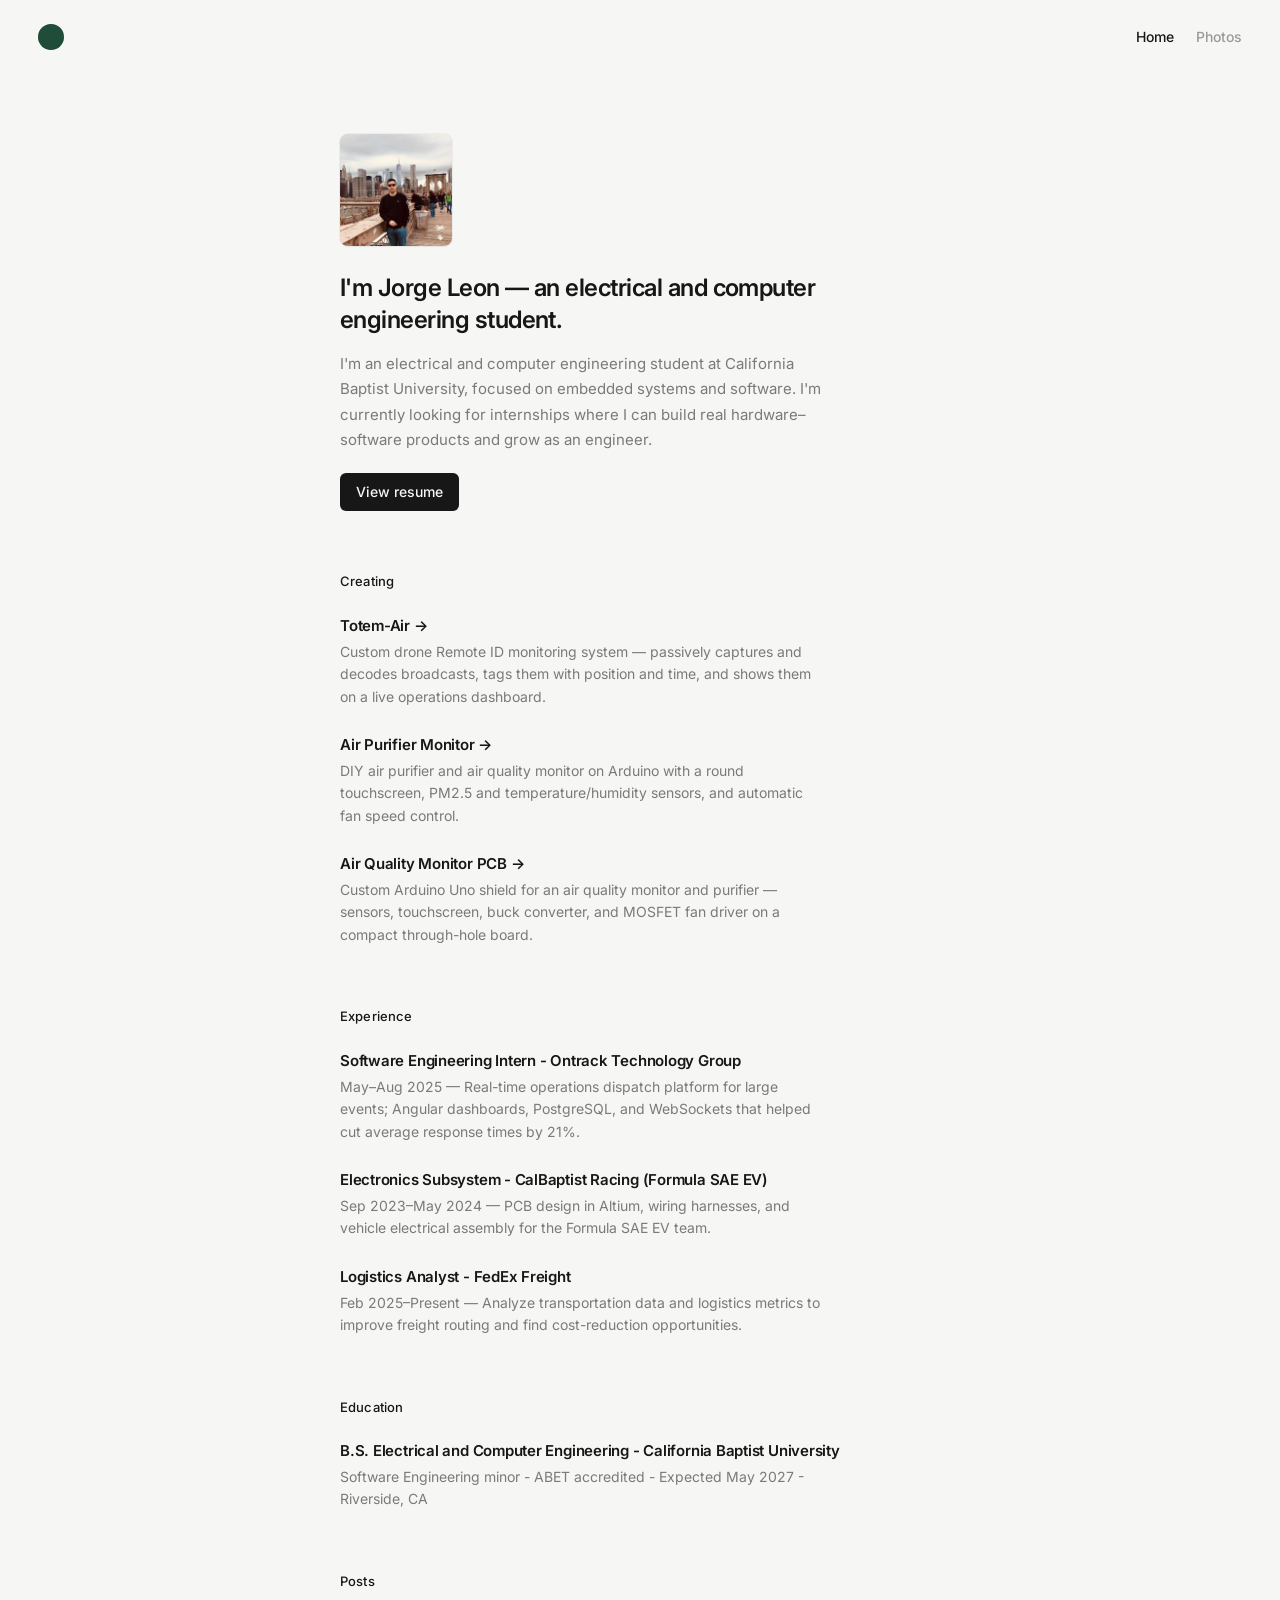
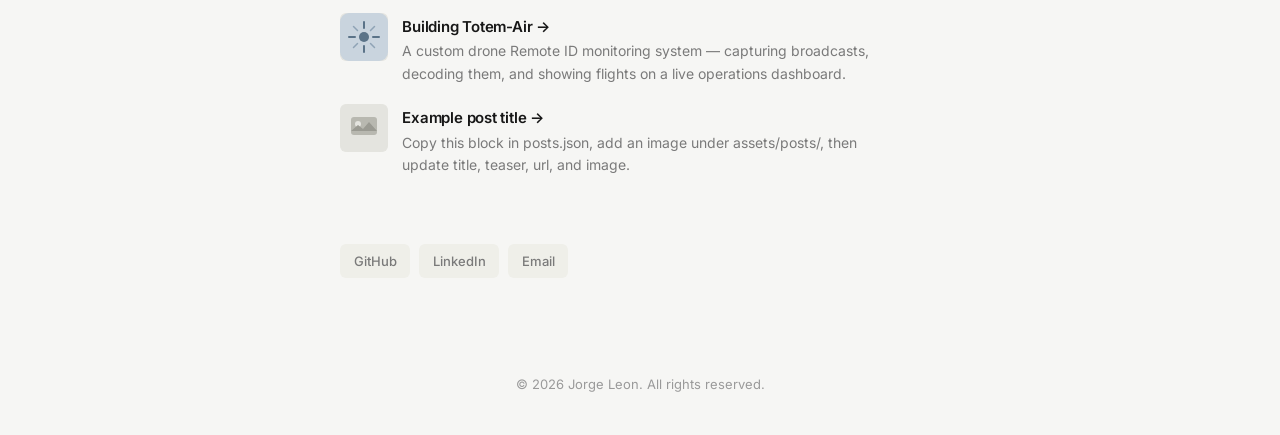
==== index.html @ f5174b36 "Add personal portfolio site with project pages and photo gallery. Static Home/Photos site styled aft" ====
<!DOCTYPE html>
<html lang="en">
  <head>
    <meta charset="UTF-8" />
    <meta name="viewport" content="width=device-width, initial-scale=1.0" />
    <title>Jorge Leon</title>
    <meta
      name="description"
      content="Jorge Leon — electrical and computer engineering student at California Baptist University, focused on embedded systems and software."
    />
    <link rel="icon" href="assets/favicon.svg" type="image/svg+xml" />
    <link rel="preconnect" href="https://fonts.googleapis.com" />
    <link rel="preconnect" href="https://fonts.gstatic.com" crossorigin />
    <link
      href="https://fonts.googleapis.com/css2?family=Inter:wght@400;500;600&display=swap"
      rel="stylesheet"
    />
    <link rel="stylesheet" href="styles.css" />
  </head>
  <body>
    <a class="skip-link" href="#main">Skip to content</a>

    <header class="site-header">
      <nav class="nav" aria-label="Primary">
        <a class="nav-logo" href="index.html" aria-label="Home">
          <span class="logo-mark" aria-hidden="true"></span>
        </a>
        <ul class="nav-links">
          <li><a href="index.html" aria-current="page">Home</a></li>
          <li><a href="photos.html">Photos</a></li>
        </ul>
      </nav>
    </header>

    <main id="main" class="page">
      <section class="hero" id="work">
        <button
          type="button"
          class="avatar-button"
          aria-haspopup="dialog"
          aria-controls="avatar-lightbox"
          aria-label="View larger photo of Jorge Leon"
        >
          <img
            class="avatar"
            src="assets/avatar.jpg"
            alt="Jorge Leon"
            width="112"
            height="112"
          />
        </button>
        <h1 class="hero-title">
          I'm Jorge Leon — an electrical and computer engineering student.
        </h1>
        <p class="hero-bio">
          I'm an electrical and computer engineering student at California
          Baptist University, focused on embedded systems and software. I'm
          currently looking for internships where I can build real
          hardware–software products and grow as an engineer.
        </p>
        <!-- Drop your PDF at assets/resume.pdf to activate this button -->
        <p class="hero-actions">
          <a class="resume-button" href="assets/resume.pdf">View resume</a>
        </p>
      </section>

      <section class="section" aria-labelledby="creating-label">
        <p id="creating-label" class="section-label">Creating</p>
        <ul class="link-list">
          <li>
            <a class="link-item" href="projects/totem-air.html">
              <span class="link-title"
                >Totem-Air <span aria-hidden="true">→</span></span
              >
              <span class="link-desc"
                >Custom drone Remote ID monitoring system — passively captures
                and decodes broadcasts, tags them with position and time, and
                shows them on a live operations dashboard.</span
              >
            </a>
          </li>
          <li>
            <a class="link-item" href="projects/air-purifier-monitor.html">
              <span class="link-title"
                >Air Purifier Monitor <span aria-hidden="true">→</span></span
              >
              <span class="link-desc"
                >DIY air purifier and air quality monitor on Arduino with a
                round touchscreen, PM2.5 and temperature/humidity sensors, and
                automatic fan speed control.</span
              >
            </a>
          </li>
          <li>
            <a class="link-item" href="projects/air-quality-monitor-pcb.html">
              <span class="link-title"
                >Air Quality Monitor PCB <span aria-hidden="true">→</span></span
              >
              <span class="link-desc"
                >Custom Arduino Uno shield for an air quality monitor and
                purifier — sensors, touchscreen, buck converter, and MOSFET fan
                driver on a compact through-hole board.</span
              >
            </a>
          </li>
        </ul>
      </section>

      <section class="section" aria-labelledby="experience-label">
        <p id="experience-label" class="section-label">Experience</p>
        <ul class="link-list">
          <li>
            <div class="link-item link-item--static">
              <span class="link-title"
                >Software Engineering Intern - Ontrack Technology Group</span
              >
              <span class="link-desc"
                >May–Aug 2025 — Real-time operations dispatch platform for
                large events; Angular dashboards, PostgreSQL, and WebSockets
                that helped cut average response times by 21%.</span
              >
            </div>
          </li>
          <li>
            <div class="link-item link-item--static">
              <span class="link-title"
                >Electronics Subsystem - CalBaptist Racing (Formula SAE EV)</span
              >
              <span class="link-desc"
                >Sep 2023–May 2024 — PCB design in Altium, wiring harnesses, and
                vehicle electrical assembly for the Formula SAE EV team.</span
              >
            </div>
          </li>
          <li>
            <div class="link-item link-item--static">
              <span class="link-title">Logistics Analyst - FedEx Freight</span>
              <span class="link-desc"
                >Feb 2025–Present — Analyze transportation data and logistics
                metrics to improve freight routing and find cost-reduction
                opportunities.</span
              >
            </div>
          </li>
        </ul>
      </section>

      <section class="section" aria-labelledby="education-label">
        <p id="education-label" class="section-label">Education</p>
        <ul class="link-list">
          <li>
            <div class="link-item link-item--static">
              <span class="link-title"
                >B.S. Electrical and Computer Engineering - California Baptist
                University</span
              >
              <span class="link-desc"
                >Software Engineering minor - ABET accredited - Expected May
                2027 - Riverside, CA</span
              >
            </div>
          </li>
        </ul>
      </section>

      <!--
        Posts are loaded from posts.json.
        To add a post:
          1. Put an image in assets/posts/ (jpg, png, or svg)
          2. Add a new object at the top of posts.json with title, teaser, url, image
      -->
      <section class="section" id="posts" aria-labelledby="posts-label">
        <p id="posts-label" class="section-label">Posts</p>
        <ul class="post-list" id="post-list">
          <li class="post-list-status muted">Loading posts…</li>
        </ul>
      </section>

      <footer class="site-footer" id="contact">
        <ul class="social-list">
          <li>
            <a
              class="social-pill"
              href="https://github.com/leonjorge010"
              target="_blank"
              rel="noopener noreferrer"
              aria-label="GitHub"
              >GitHub</a
            >
          </li>
          <li>
            <a
              class="social-pill"
              href="https://www.linkedin.com/in/jorge-leon-duran/"
              target="_blank"
              rel="noopener noreferrer"
              aria-label="LinkedIn"
              >LinkedIn</a
            >
          </li>
          <li>
            <a
              class="social-pill"
              href="mailto:leonjorge010@gmail.com"
              aria-label="Email"
              >Email</a
            >
          </li>
        </ul>
      </footer>
    </main>

    <p class="copyright">© 2026 Jorge Leon. All rights reserved.</p>

    <dialog class="lightbox" id="avatar-lightbox" aria-label="Photo of Jorge Leon">
      <button type="button" class="lightbox-close" aria-label="Close photo">
        <span aria-hidden="true">×</span>
      </button>
      <img
        class="lightbox-image"
        src="assets/avatar.jpg"
        alt="Jorge Leon"
        width="720"
        height="720"
      />
    </dialog>

    <script>
      const lightbox = document.getElementById("avatar-lightbox");
      const openButton = document.querySelector(".avatar-button");
      const closeButton = lightbox?.querySelector(".lightbox-close");

      openButton?.addEventListener("click", () => {
        lightbox.showModal();
      });

      closeButton?.addEventListener("click", () => {
        lightbox.close();
      });

      lightbox?.addEventListener("click", (event) => {
        if (event.target === lightbox) {
          lightbox.close();
        }
      });

      async function renderPosts() {
        const list = document.getElementById("post-list");
        if (!list) return;

        try {
          const response = await fetch("posts.json", { cache: "no-store" });
          if (!response.ok) throw new Error("Could not load posts.json");

          const posts = await response.json();
          list.innerHTML = "";

          if (!Array.isArray(posts) || posts.length === 0) {
            list.innerHTML =
              '<li class="post-list-status muted">No posts yet.</li>';
            return;
          }

          for (const post of posts) {
            const item = document.createElement("li");
            const link = document.createElement("a");
            link.className = "post-item";
            link.href = post.url || "#";

            if (post.url && post.url.startsWith("http")) {
              link.target = "_blank";
              link.rel = "noopener noreferrer";
            }

            const image = document.createElement("img");
            image.className = "post-thumb";
            image.src = post.image || "assets/posts/example.svg";
            image.alt = "";
            image.width = 48;
            image.height = 48;

            const copy = document.createElement("span");
            copy.className = "post-copy";
            copy.innerHTML = `
              <span class="link-title">${escapeHtml(post.title || "Untitled")} <span aria-hidden="true">→</span></span>
              <span class="link-desc">${escapeHtml(post.teaser || "")}</span>
            `;

            link.append(image, copy);
            item.append(link);
            list.append(item);
          }
        } catch (error) {
          list.innerHTML =
            '<li class="post-list-status muted">Could not load posts. Check posts.json.</li>';
          console.error(error);
        }
      }

      function escapeHtml(value) {
        return String(value)
          .replaceAll("&", "&amp;")
          .replaceAll("<", "&lt;")
          .replaceAll(">", "&gt;")
          .replaceAll('"', "&quot;");
      }

      renderPosts();
    </script>
  </body>
</html>
---- styles.css ----
/* Clean centered portfolio — soft, airy, single-column */

:root {
  --bg: #f6f6f4;
  --text: #171717;
  --muted: #7a7a7a;
  --muted-soft: #9a9a9a;
  --input-bg: #ebebe8;
  --button: #171717;
  --button-text: #f6f6f4;
  --pill: #efefe9;
  --pill-hover: #e4e4dc;
  --max: 600px;
  --radius: 4px;
  --radius-md: 6px;
  --radius-lg: 8px;
  --font: "Inter", system-ui, -apple-system, BlinkMacSystemFont, "Segoe UI",
    sans-serif;
  --ease: 160ms ease;
}

*,
*::before,
*::after {
  box-sizing: border-box;
}

html {
  scroll-behavior: smooth;
}

body {
  margin: 0;
  min-height: 100vh;
  display: flex;
  flex-direction: column;
  font-family: var(--font);
  font-size: 15px;
  line-height: 1.6;
  color: var(--text);
  background: var(--bg);
  -webkit-font-smoothing: antialiased;
  text-rendering: optimizeLegibility;
}

::selection {
  background: rgba(23, 23, 23, 0.12);
}

img {
  display: block;
  max-width: 100%;
}

a {
  color: inherit;
  text-decoration: none;
}

ul {
  margin: 0;
  padding: 0;
  list-style: none;
}

.sr-only {
  position: absolute;
  width: 1px;
  height: 1px;
  padding: 0;
  margin: -1px;
  overflow: hidden;
  clip: rect(0, 0, 0, 0);
  white-space: nowrap;
  border: 0;
}

.skip-link {
  position: absolute;
  left: 1rem;
  top: -100px;
  z-index: 100;
  padding: 0.6rem 0.9rem;
  border-radius: var(--radius-md);
  background: var(--button);
  color: var(--button-text);
}

.skip-link:focus {
  top: 1rem;
}

/* Soft underline marks unfinished copy */
.placeholder {
  border-bottom: 1px dashed rgba(160, 130, 40, 0.4);
  box-decoration-break: clone;
  -webkit-box-decoration-break: clone;
}

/* Header — full viewport width; content column stays narrow below */
.site-header {
  width: 100%;
  margin: 0;
  padding: 1.5rem clamp(1.25rem, 3vw, 2.5rem) 0;
}

.nav {
  display: flex;
  align-items: center;
  justify-content: space-between;
  gap: 1rem;
}

.nav-logo {
  display: inline-flex;
  align-items: center;
  justify-content: center;
  border-radius: 50%;
  transition: opacity var(--ease);
}

.nav-logo:hover {
  opacity: 0.75;
}

.logo-mark {
  width: 26px;
  height: 26px;
  border-radius: 50%;
  background: #1f4d3a;
  box-shadow: inset 0 0 0 1px rgba(0, 0, 0, 0.08);
}

.nav-links {
  display: flex;
  gap: 1.35rem;
}

.nav-links a {
  font-size: 14px;
  font-weight: 500;
  color: var(--muted-soft);
  transition: color var(--ease);
}

.nav-links a:hover,
.nav-links a:focus-visible,
.nav-links a[aria-current="page"] {
  color: var(--text);
}

.nav-links a:focus-visible,
.social-pill:focus-visible,
.link-item:focus-visible {
  outline: 2px solid rgba(23, 23, 23, 0.28);
  outline-offset: 3px;
  border-radius: 4px;
}

/* Main column */
.page {
  flex: 1 0 auto;
  width: min(var(--max), calc(100% - 2.75rem));
  margin: 0 auto;
  padding: 5.25rem 0 4rem;
}

/* Hero */
.hero {
  margin-bottom: 3.75rem;
}

.avatar-button {
  display: inline-block;
  padding: 0;
  margin: 0 0 1.6rem;
  border: none;
  background: none;
  cursor: zoom-in;
  border-radius: var(--radius-lg);
  transition: transform var(--ease), opacity var(--ease);
}

.avatar-button:hover {
  opacity: 0.92;
}

.avatar-button:focus-visible {
  outline: 2px solid rgba(23, 23, 23, 0.28);
  outline-offset: 3px;
}

.avatar {
  width: 112px;
  height: 112px;
  border-radius: var(--radius-lg);
  object-fit: cover;
  object-position: center 20%;
  background: #e2e2dc;
  box-shadow:
    0 0 0 1px rgba(0, 0, 0, 0.04),
    0 1px 2px rgba(0, 0, 0, 0.04);
}

/* Avatar lightbox */
.lightbox {
  width: min(92vw, 560px);
  max-height: min(92vh, 560px);
  margin: auto;
  padding: 0;
  border: none;
  border-radius: var(--radius-lg);
  background: #111;
  box-shadow: 0 20px 60px rgba(0, 0, 0, 0.4);
}

.lightbox::backdrop {
  background: rgba(20, 20, 18, 0.64);
}

.lightbox-image {
  display: block;
  width: 100%;
  height: 100%;
  max-height: min(92vh, 560px);
  aspect-ratio: 1;
  object-fit: cover;
  object-position: center 20%;
  border-radius: var(--radius-lg);
}

.lightbox-image--contain {
  object-fit: contain;
  object-position: center;
  background: #111;
}

.lightbox-close {
  position: fixed;
  top: 1.25rem;
  right: 1.25rem;
  z-index: 2;
  width: 2.4rem;
  height: 2.4rem;
  display: inline-flex;
  align-items: center;
  justify-content: center;
  border: none;
  border-radius: var(--radius-md);
  background: rgba(255, 255, 255, 0.95);
  color: #171717;
  font-size: 1.5rem;
  line-height: 1;
  cursor: pointer;
  box-shadow: 0 2px 12px rgba(0, 0, 0, 0.2);
  transition: background var(--ease), transform var(--ease);
}

.lightbox-close:hover {
  background: #fff;
  transform: scale(1.05);
}

.lightbox-close:focus-visible {
  outline: 2px solid #fff;
  outline-offset: 2px;
}

.hero-title {
  margin: 0 0 0.9rem;
  font-size: clamp(1.35rem, 2.4vw, 1.5rem);
  font-weight: 600;
  line-height: 1.35;
  letter-spacing: -0.022em;
}

.hero-bio {
  margin: 0;
  max-width: 54ch;
  color: var(--muted);
  font-size: 15px;
  line-height: 1.7;
}

.hero-actions {
  margin: 1.25rem 0 0;
}

.resume-button {
  display: inline-flex;
  align-items: center;
  justify-content: center;
  min-height: 38px;
  padding: 0.5rem 1rem;
  border-radius: var(--radius-md);
  background: var(--button);
  color: var(--button-text);
  font-size: 14px;
  font-weight: 500;
  transition: opacity var(--ease);
}

.resume-button:hover {
  opacity: 0.88;
}

.resume-button:focus-visible {
  outline: 2px solid rgba(23, 23, 23, 0.28);
  outline-offset: 3px;
}

/* Newsletter (kept for optional future use) */
.newsletter {
  margin-bottom: 3.75rem;
}

.section-heading {
  margin: 0 0 0.4rem;
  font-size: 15px;
  font-weight: 600;
  letter-spacing: -0.01em;
}

.newsletter .muted {
  margin: 0 0 1.1rem;
  color: var(--muted);
  max-width: 54ch;
}

.newsletter-form {
  display: flex;
  flex-wrap: wrap;
  gap: 0.55rem;
  margin-bottom: 0.9rem;
}

.newsletter-form input {
  flex: 1 1 220px;
  min-height: 42px;
  padding: 0.65rem 0.9rem;
  border: none;
  border-radius: var(--radius-md);
  background: var(--input-bg);
  color: var(--text);
  font: inherit;
  font-size: 14px;
}

.newsletter-form input::placeholder {
  color: var(--muted-soft);
}

.newsletter-form input:focus {
  outline: 2px solid rgba(23, 23, 23, 0.22);
  outline-offset: 1px;
}

.newsletter-form button {
  min-height: 42px;
  padding: 0.65rem 1.1rem;
  border: none;
  border-radius: var(--radius-md);
  background: var(--button);
  color: var(--button-text);
  font: inherit;
  font-size: 14px;
  font-weight: 500;
  cursor: pointer;
  transition: opacity var(--ease);
}

.newsletter-form button:hover {
  opacity: 0.88;
}

.text-link-wrap {
  margin: 0;
}

.text-link {
  font-size: 14px;
  font-weight: 600;
  color: var(--text);
  transition: opacity var(--ease);
}

.text-link:hover {
  opacity: 0.65;
}

/* Sections */
.section {
  margin-bottom: 3.75rem;
}

.section-label {
  margin: 0 0 1.35rem;
  font-size: 13px;
  font-weight: 500;
  letter-spacing: 0.01em;
  color: var(--text);
}

.link-list {
  display: flex;
  flex-direction: column;
  gap: 1.55rem;
}

.link-item {
  display: flex;
  flex-direction: column;
  gap: 0.2rem;
  border-radius: 4px;
}

.link-item--static {
  cursor: default;
}

.link-title {
  font-size: 15px;
  font-weight: 600;
  letter-spacing: -0.015em;
  color: var(--text);
  transition: opacity var(--ease);
}

a.link-item:hover .link-title,
a.link-item:focus-visible .link-title,
a.post-item:hover .link-title {
  opacity: 0.55;
}

.link-desc {
  font-size: 14px;
  color: var(--muted);
  line-height: 1.6;
  max-width: 54ch;
}

/* Posts (kept for optional future use) */
.post-list {
  display: flex;
  flex-direction: column;
  gap: 1.2rem;
}

.post-item {
  display: flex;
  align-items: flex-start;
  gap: 0.9rem;
  border-radius: 4px;
}

.post-thumb {
  flex: 0 0 auto;
  width: 48px;
  height: 48px;
  border-radius: var(--radius-md);
  object-fit: cover;
  background: #e4e4df;
}

.post-copy {
  display: flex;
  flex-direction: column;
  gap: 0.1rem;
  min-width: 0;
  padding-top: 0.1rem;
}

.see-all {
  margin: 1.4rem 0 0;
}

.post-list-status {
  font-size: 14px;
}

.muted {
  color: var(--muted);
}

/* Footer social pills */
.site-footer {
  padding-top: 0.5rem;
}

.social-list {
  display: flex;
  flex-wrap: wrap;
  gap: 0.55rem;
}

.copyright {
  flex-shrink: 0;
  width: 100%;
  margin: 0;
  padding: 2rem 1.25rem 2.5rem;
  text-align: center;
  font-size: 13px;
  color: var(--muted-soft);
}

/* Project pages */
.page--project {
  width: min(640px, calc(100% - 2.75rem));
  padding-top: 3.25rem;
}

.project-back {
  margin: 0 0 2rem;
}

.project-header {
  margin-bottom: 2.75rem;
}

.project-header .project-meta {
  margin-top: 1rem;
}

.project-title {
  margin: 0 0 0.85rem;
  font-size: clamp(1.45rem, 2.6vw, 1.7rem);
  font-weight: 600;
  line-height: 1.3;
  letter-spacing: -0.025em;
}

.project-meta {
  display: flex;
  flex-wrap: wrap;
  gap: 0.45rem;
  margin: 1.25rem 0 0;
  padding: 0;
  list-style: none;
}

.project-meta li {
  display: inline-flex;
  align-items: center;
  min-height: 30px;
  padding: 0.3rem 0.7rem;
  border-radius: var(--radius-md);
  background: var(--pill);
  color: var(--muted);
  font-size: 12px;
  font-weight: 500;
}

.project-prose {
  display: flex;
  flex-direction: column;
  gap: 0.9rem;
  max-width: 54ch;
}

.project-prose p {
  margin: 0;
  color: var(--muted);
  font-size: 15px;
  line-height: 1.7;
}

.project-gallery {
  display: grid;
  grid-template-columns: repeat(3, 1fr);
  gap: 0.65rem;
}

.project-gallery-slot {
  display: flex;
  align-items: center;
  justify-content: center;
  aspect-ratio: 1;
  padding: 0.75rem;
  border-radius: var(--radius-lg);
  background: #e8e8e2;
  color: var(--muted-soft);
  font-size: 12px;
  font-weight: 500;
  text-align: center;
  line-height: 1.35;
}

.project-gallery-note {
  margin-top: 0.85rem;
}

.project-gallery-note code {
  font-size: 0.92em;
}

@media (max-width: 560px) {
  .project-gallery {
    grid-template-columns: 1fr;
  }
}

/* Photos page */
.page--photos {
  width: min(920px, calc(100% - 2.75rem));
  padding-top: 3.5rem;
}

.photos-intro {
  margin-bottom: 1.35rem;
}

.photos-heading {
  margin: 0;
  font-weight: 400;
}

.photo-grid {
  display: grid;
  grid-template-columns: repeat(3, 1fr);
  gap: 0.75rem;
  margin-bottom: 3.5rem;
}

.photo-cell {
  display: block;
  width: 100%;
  padding: 0;
  border: none;
  border-radius: var(--radius-lg);
  overflow: hidden;
  background: #e4e4df;
  cursor: zoom-in;
  aspect-ratio: 1;
  transition: opacity var(--ease), transform var(--ease);
}

.photo-cell:hover {
  opacity: 0.92;
}

.photo-cell:focus-visible {
  outline: 2px solid rgba(23, 23, 23, 0.28);
  outline-offset: 3px;
}

.photo-cell img {
  width: 100%;
  height: 100%;
  object-fit: cover;
  display: block;
}

@media (max-width: 720px) {
  .photo-grid {
    grid-template-columns: repeat(2, 1fr);
    gap: 0.6rem;
  }
}

@media (max-width: 420px) {
  .page--photos {
    width: min(920px, calc(100% - 2rem));
  }

  .photo-grid {
    grid-template-columns: 1fr 1fr;
  }
}

.social-pill {
  display: inline-flex;
  align-items: center;
  min-height: 34px;
  padding: 0.4rem 0.85rem;
  border-radius: var(--radius-md);
  background: var(--pill);
  color: var(--muted);
  font-size: 13px;
  font-weight: 500;
  transition:
    background var(--ease),
    color var(--ease),
    transform var(--ease);
}

.social-pill:hover {
  background: var(--pill-hover);
  color: var(--text);
}

@media (max-width: 520px) {
  .site-header {
    padding: 1.25rem 1rem 0;
  }

  .page {
    width: min(var(--max), calc(100% - 2rem));
    padding: 3.75rem 0 4.5rem;
  }

  .hero {
    margin-bottom: 3.25rem;
  }

  .hero-title {
    max-width: none;
  }

  .newsletter-form button {
    width: 100%;
  }
}

@media (prefers-reduced-motion: reduce) {
  html {
    scroll-behavior: auto;
  }

  *,
  *::before,
  *::after {
    transition: none !important;
  }
}
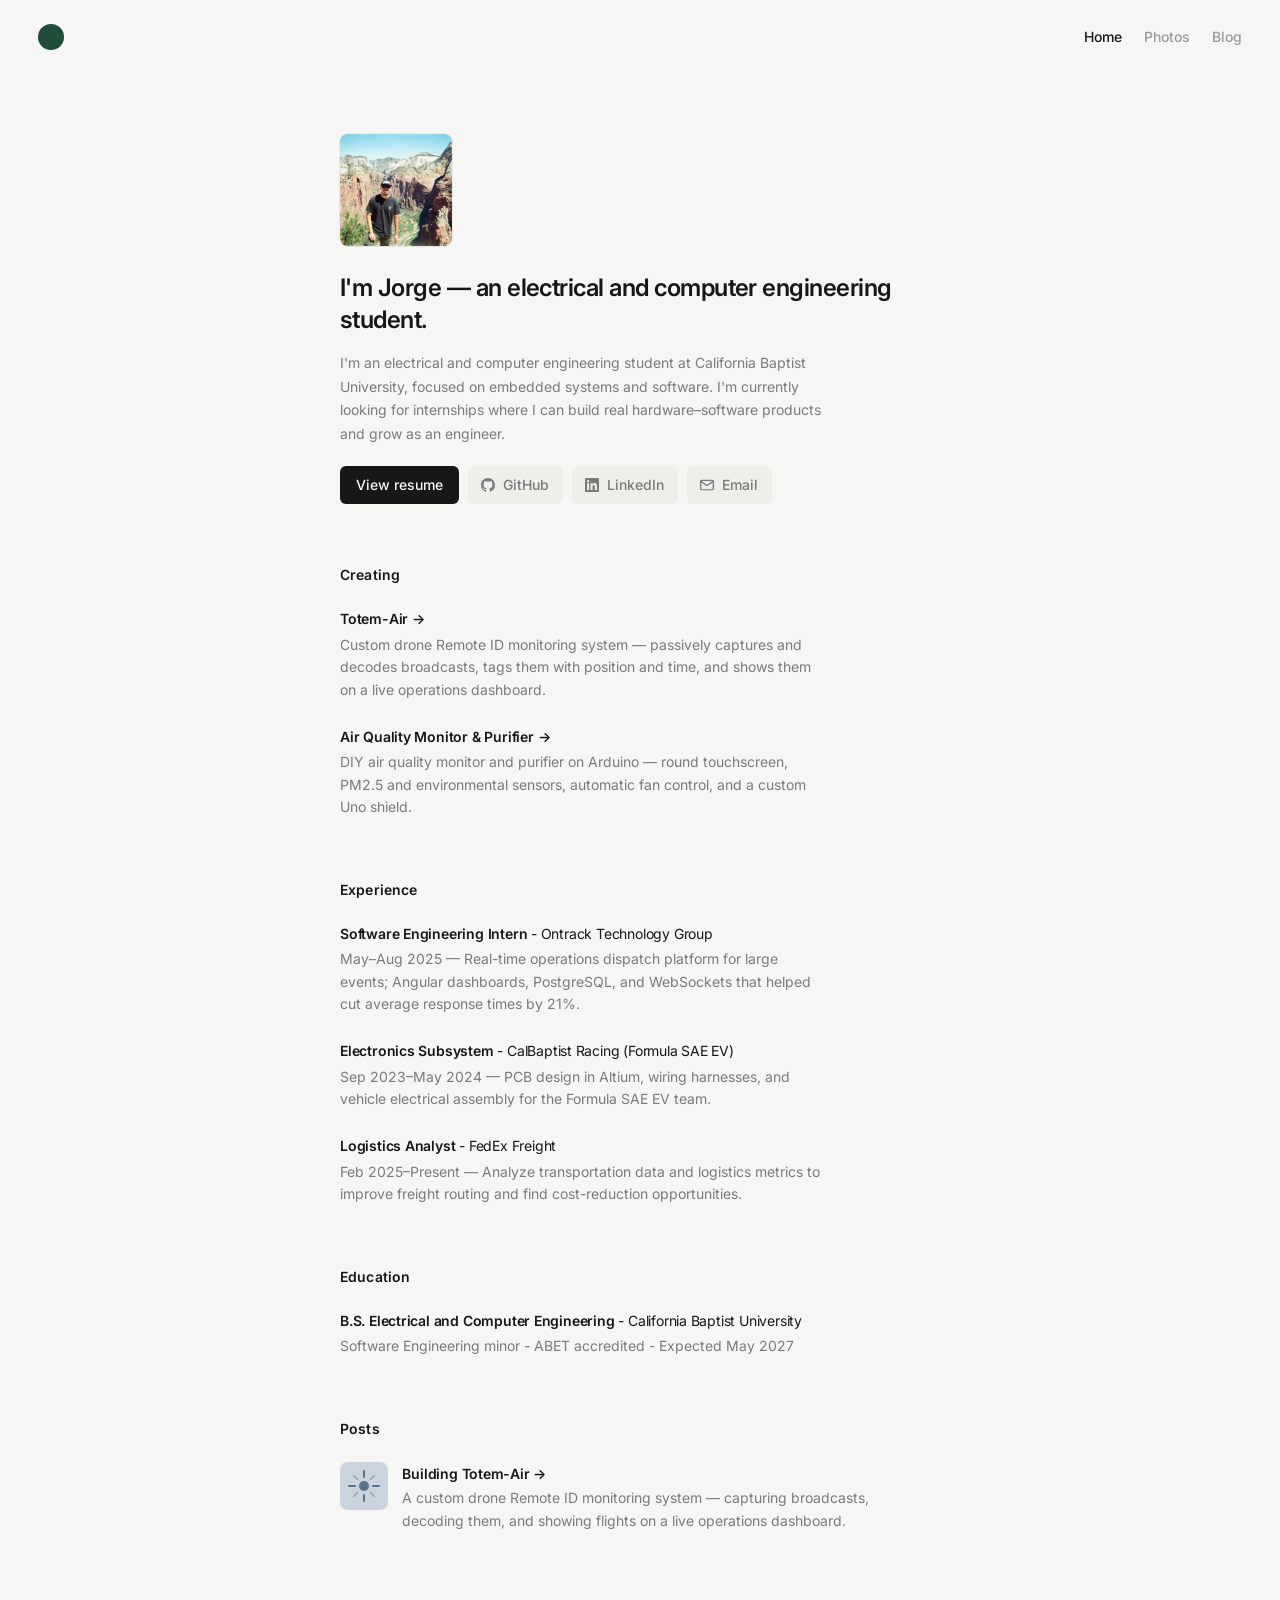
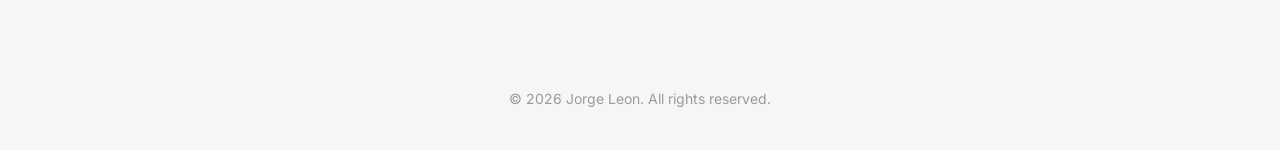
==== commit 0007ef0a: "Polish portfolio for launch: real photos, resume, blog, and hero social links. EOF  Co-authored-by: " ====
--- a/index.html
+++ b/index.html
@@ -15,7 +15,7 @@
       href="https://fonts.googleapis.com/css2?family=Inter:wght@400;500;600&display=swap"
       rel="stylesheet"
     />
-    <link rel="stylesheet" href="styles.css" />
+    <link rel="stylesheet" href="styles.css?v=3" />
   </head>
   <body>
     <a class="skip-link" href="#main">Skip to content</a>
@@ -28,6 +28,7 @@
         <ul class="nav-links">
           <li><a href="index.html" aria-current="page">Home</a></li>
           <li><a href="photos.html">Photos</a></li>
+          <li><a href="blog/index.html">Blog</a></li>
         </ul>
       </nav>
     </header>
@@ -43,14 +44,14 @@
         >
           <img
             class="avatar"
-            src="assets/avatar.jpg"
+            src="assets/photos/zion-09.jpg"
             alt="Jorge Leon"
             width="112"
             height="112"
           />
         </button>
         <h1 class="hero-title">
-          I'm Jorge Leon — an electrical and computer engineering student.
+          I'm Jorge — an electrical and computer engineering student.
         </h1>
         <p class="hero-bio">
           I'm an electrical and computer engineering student at California
@@ -58,10 +59,73 @@
           currently looking for internships where I can build real
           hardware–software products and grow as an engineer.
         </p>
-        <!-- Drop your PDF at assets/resume.pdf to activate this button -->
-        <p class="hero-actions">
-          <a class="resume-button" href="assets/resume.pdf">View resume</a>
-        </p>
+        <div class="hero-actions" id="contact">
+          <a class="resume-button" href="assets/Jorge%20Leon%20Resume.pdf" target="_blank" rel="noopener noreferrer">View resume</a>
+          <a
+            class="social-pill"
+            href="https://github.com/leonjorge010"
+            target="_blank"
+            rel="noopener noreferrer"
+            aria-label="GitHub"
+          >
+            <svg
+              class="social-icon"
+              width="14"
+              height="14"
+              viewBox="0 0 16 16"
+              aria-hidden="true"
+              focusable="false"
+            >
+              <path
+                fill="currentColor"
+                d="M8 0C3.58 0 0 3.58 0 8c0 3.54 2.29 6.53 5.47 7.59.4.07.55-.17.55-.38 0-.19-.01-.82-.01-1.49-2.01.37-2.53-.49-2.69-.94-.09-.23-.48-.94-.82-1.13-.28-.15-.68-.52-.01-.53.63-.01 1.08.58 1.23.82.72 1.21 1.87.87 2.33.66.07-.52.28-.87.51-1.07-1.78-.2-3.64-.89-3.64-3.95 0-.87.31-1.59.82-2.15-.08-.2-.36-1.02.08-2.12 0 0 .67-.21 2.2.82.64-.18 1.32-.27 2-.27s1.36.09 2 .27c1.53-1.04 2.2-.82 2.2-.82.44 1.1.16 1.92.08 2.12.51.56.82 1.27.82 2.15 0 3.07-1.87 3.75-3.65 3.95.29.25.54.73.54 1.48 0 1.07-.01 1.93-.01 2.2 0 .21.15.46.55.38A8.01 8.01 0 0 0 16 8c0-4.42-3.58-8-8-8"
+              />
+            </svg>
+            <span>GitHub</span>
+          </a>
+          <a
+            class="social-pill"
+            href="https://www.linkedin.com/in/jorge-leon-duran/"
+            target="_blank"
+            rel="noopener noreferrer"
+            aria-label="LinkedIn"
+          >
+            <svg
+              class="social-icon"
+              width="14"
+              height="14"
+              viewBox="0 0 16 16"
+              aria-hidden="true"
+              focusable="false"
+            >
+              <path
+                fill="currentColor"
+                d="M14.82 0H1.18A1.18 1.18 0 0 0 0 1.18v13.64A1.18 1.18 0 0 0 1.18 16h13.64A1.18 1.18 0 0 0 16 14.82V1.18A1.18 1.18 0 0 0 14.82 0M4.74 13.63H2.37V6h2.37zm-1.18-8.66a1.37 1.37 0 1 1 1.37-1.37 1.37 1.37 0 0 1-1.37 1.37m10.07 8.66h-2.37V9.92c0-.88-.02-2.02-1.23-2.02s-1.42.96-1.42 1.95v3.78H6.24V6h2.27v1.04h.03a2.49 2.49 0 0 1 2.24-1.23c2.4 0 2.84 1.58 2.84 3.63z"
+              />
+            </svg>
+            <span>LinkedIn</span>
+          </a>
+          <a
+            class="social-pill"
+            href="mailto:leonjorge010@gmail.com"
+            aria-label="Email"
+          >
+            <svg
+              class="social-icon"
+              width="14"
+              height="14"
+              viewBox="0 0 16 16"
+              aria-hidden="true"
+              focusable="false"
+            >
+              <path
+                fill="currentColor"
+                d="M1.75 2A1.75 1.75 0 0 0 0 3.75v8.5C0 13.22.78 14 1.75 14h12.5c.97 0 1.75-.78 1.75-1.75v-8.5A1.75 1.75 0 0 0 14.25 2zm.22 1.5h12.06L8 7.81zM14.5 5.06V12.5a.25.25 0 0 1-.25.25H1.75a.25.25 0 0 1-.25-.25V5.06L7.5 9.19a.75.75 0 0 0 .94 0z"
+              />
+            </svg>
+            <span>Email</span>
+          </a>
+        </div>
       </section>
 
       <section class="section" aria-labelledby="creating-label">
@@ -80,26 +144,15 @@
             </a>
           </li>
           <li>
-            <a class="link-item" href="projects/air-purifier-monitor.html">
-              <span class="link-title"
-                >Air Purifier Monitor <span aria-hidden="true">→</span></span
-              >
-              <span class="link-desc"
-                >DIY air purifier and air quality monitor on Arduino with a
-                round touchscreen, PM2.5 and temperature/humidity sensors, and
-                automatic fan speed control.</span
-              >
-            </a>
-          </li>
-          <li>
-            <a class="link-item" href="projects/air-quality-monitor-pcb.html">
-              <span class="link-title"
-                >Air Quality Monitor PCB <span aria-hidden="true">→</span></span
-              >
-              <span class="link-desc"
-                >Custom Arduino Uno shield for an air quality monitor and
-                purifier — sensors, touchscreen, buck converter, and MOSFET fan
-                driver on a compact through-hole board.</span
+            <a class="link-item" href="projects/air-quality-monitor-purifier.html">
+              <span class="link-title"
+                >Air Quality Monitor &amp; Purifier
+                <span aria-hidden="true">→</span></span
+              >
+              <span class="link-desc"
+                >DIY air quality monitor and purifier on Arduino — round
+                touchscreen, PM2.5 and environmental sensors, automatic fan
+                control, and a custom Uno shield.</span
               >
             </a>
           </li>
@@ -112,7 +165,8 @@
           <li>
             <div class="link-item link-item--static">
               <span class="link-title"
-                >Software Engineering Intern - Ontrack Technology Group</span
+                >Software Engineering Intern
+                <span class="link-org">- Ontrack Technology Group</span></span
               >
               <span class="link-desc"
                 >May–Aug 2025 — Real-time operations dispatch platform for
@@ -124,7 +178,10 @@
           <li>
             <div class="link-item link-item--static">
               <span class="link-title"
-                >Electronics Subsystem - CalBaptist Racing (Formula SAE EV)</span
+                >Electronics Subsystem
+                <span class="link-org"
+                  >- CalBaptist Racing (Formula SAE EV)</span
+                ></span
               >
               <span class="link-desc"
                 >Sep 2023–May 2024 — PCB design in Altium, wiring harnesses, and
@@ -134,7 +191,10 @@
           </li>
           <li>
             <div class="link-item link-item--static">
-              <span class="link-title">Logistics Analyst - FedEx Freight</span>
+              <span class="link-title"
+                >Logistics Analyst
+                <span class="link-org">- FedEx Freight</span></span
+              >
               <span class="link-desc"
                 >Feb 2025–Present — Analyze transportation data and logistics
                 metrics to improve freight routing and find cost-reduction
@@ -151,12 +211,14 @@
           <li>
             <div class="link-item link-item--static">
               <span class="link-title"
-                >B.S. Electrical and Computer Engineering - California Baptist
-                University</span
+                >B.S. Electrical and Computer Engineering
+                <span class="link-org"
+                  >- California Baptist University</span
+                ></span
               >
               <span class="link-desc"
                 >Software Engineering minor - ABET accredited - Expected May
-                2027 - Riverside, CA</span
+                2027</span
               >
             </div>
           </li>
@@ -164,10 +226,11 @@
       </section>
 
       <!--
-        Posts are loaded from posts.json.
+        Posts are loaded from posts.json (newest first).
         To add a post:
-          1. Put an image in assets/posts/ (jpg, png, or svg)
-          2. Add a new object at the top of posts.json with title, teaser, url, image
+          1. Create an HTML page in blog/ (copy blog/building-totem-air.html)
+          2. Put a thumbnail in assets/posts/
+          3. Add an object at the top of posts.json with title, teaser, url, image, date
       -->
       <section class="section" id="posts" aria-labelledby="posts-label">
         <p id="posts-label" class="section-label">Posts</p>
@@ -176,38 +239,6 @@
         </ul>
       </section>
 
-      <footer class="site-footer" id="contact">
-        <ul class="social-list">
-          <li>
-            <a
-              class="social-pill"
-              href="https://github.com/leonjorge010"
-              target="_blank"
-              rel="noopener noreferrer"
-              aria-label="GitHub"
-              >GitHub</a
-            >
-          </li>
-          <li>
-            <a
-              class="social-pill"
-              href="https://www.linkedin.com/in/jorge-leon-duran/"
-              target="_blank"
-              rel="noopener noreferrer"
-              aria-label="LinkedIn"
-              >LinkedIn</a
-            >
-          </li>
-          <li>
-            <a
-              class="social-pill"
-              href="mailto:leonjorge010@gmail.com"
-              aria-label="Email"
-              >Email</a
-            >
-          </li>
-        </ul>
-      </footer>
     </main>
 
     <p class="copyright">© 2026 Jorge Leon. All rights reserved.</p>
@@ -218,7 +249,7 @@
       </button>
       <img
         class="lightbox-image"
-        src="assets/avatar.jpg"
+        src="assets/photos/zion-09.jpg"
         alt="Jorge Leon"
         width="720"
         height="720"
@@ -261,7 +292,13 @@
             return;
           }
 
-          for (const post of posts) {
+          const sorted = [...posts]
+            .sort((a, b) =>
+              String(b.date || "").localeCompare(String(a.date || ""))
+            )
+            .slice(0, 3);
+
+          for (const post of sorted) {
             const item = document.createElement("li");
             const link = document.createElement("a");
             link.className = "post-item";
--- a/styles.css
+++ b/styles.css
@@ -35,7 +35,7 @@
   display: flex;
   flex-direction: column;
   font-family: var(--font);
-  font-size: 15px;
+  font-size: 14px;
   line-height: 1.6;
   color: var(--text);
   background: var(--bg);
@@ -195,7 +195,7 @@
   height: 112px;
   border-radius: var(--radius-lg);
   object-fit: cover;
-  object-position: center 20%;
+  object-position: center 28%;
   background: #e2e2dc;
   box-shadow:
     0 0 0 1px rgba(0, 0, 0, 0.04),
@@ -225,7 +225,7 @@
   max-height: min(92vh, 560px);
   aspect-ratio: 1;
   object-fit: cover;
-  object-position: center 20%;
+  object-position: center 28%;
   border-radius: var(--radius-lg);
 }
 
@@ -278,12 +278,20 @@
   margin: 0;
   max-width: 54ch;
   color: var(--muted);
-  font-size: 15px;
+  font-size: 14px;
   line-height: 1.7;
 }
 
 .hero-actions {
+  display: flex;
+  flex-wrap: wrap;
+  align-items: center;
+  gap: 0.55rem;
   margin: 1.25rem 0 0;
+}
+
+.hero-actions .social-pill {
+  min-height: 38px;
 }
 
 .resume-button {
@@ -316,7 +324,7 @@
 
 .section-heading {
   margin: 0 0 0.4rem;
-  font-size: 15px;
+  font-size: 14px;
   font-weight: 600;
   letter-spacing: -0.01em;
 }
@@ -379,7 +387,7 @@
 
 .text-link {
   font-size: 14px;
-  font-weight: 600;
+  font-weight: 400;
   color: var(--text);
   transition: opacity var(--ease);
 }
@@ -395,8 +403,8 @@
 
 .section-label {
   margin: 0 0 1.35rem;
-  font-size: 13px;
-  font-weight: 500;
+  font-size: 14px;
+  font-weight: 600;
   letter-spacing: 0.01em;
   color: var(--text);
 }
@@ -419,11 +427,15 @@
 }
 
 .link-title {
-  font-size: 15px;
+  font-size: 14px;
   font-weight: 600;
   letter-spacing: -0.015em;
   color: var(--text);
   transition: opacity var(--ease);
+}
+
+.link-org {
+  font-weight: 400;
 }
 
 a.link-item:hover .link-title,
@@ -470,8 +482,33 @@
   padding-top: 0.1rem;
 }
 
+.post-date {
+  margin: 0;
+  font-size: 14px;
+  font-weight: 400;
+  color: var(--muted-soft);
+}
+
 .see-all {
   margin: 1.4rem 0 0;
+}
+
+/* Blog */
+.page--blog {
+  width: min(var(--max), calc(100% - 2.75rem));
+  padding-top: 3.5rem;
+}
+
+.blog-prose {
+  margin-bottom: 3rem;
+}
+
+.page--blog .project-header .post-date {
+  margin-bottom: 0.55rem;
+}
+
+.page--blog .project-header .hero-bio {
+  margin-top: 0.85rem;
 }
 
 .post-list-status {
@@ -499,7 +536,7 @@
   margin: 0;
   padding: 2rem 1.25rem 2.5rem;
   text-align: center;
-  font-size: 13px;
+  font-size: 14px;
   color: var(--muted-soft);
 }
 
@@ -513,6 +550,10 @@
   margin: 0 0 2rem;
 }
 
+.project-back--bottom {
+  margin: 0.5rem 0 0;
+}
+
 .project-header {
   margin-bottom: 2.75rem;
 }
@@ -523,10 +564,10 @@
 
 .project-title {
   margin: 0 0 0.85rem;
-  font-size: clamp(1.45rem, 2.6vw, 1.7rem);
+  font-size: clamp(1.35rem, 2.4vw, 1.5rem);
   font-weight: 600;
-  line-height: 1.3;
-  letter-spacing: -0.025em;
+  line-height: 1.35;
+  letter-spacing: -0.022em;
 }
 
 .project-meta {
@@ -546,8 +587,8 @@
   border-radius: var(--radius-md);
   background: var(--pill);
   color: var(--muted);
-  font-size: 12px;
-  font-weight: 500;
+  font-size: 14px;
+  font-weight: 400;
 }
 
 .project-prose {
@@ -560,7 +601,7 @@
 .project-prose p {
   margin: 0;
   color: var(--muted);
-  font-size: 15px;
+  font-size: 14px;
   line-height: 1.7;
 }
 
@@ -579,8 +620,8 @@
   border-radius: var(--radius-lg);
   background: #e8e8e2;
   color: var(--muted-soft);
-  font-size: 12px;
-  font-weight: 500;
+  font-size: 14px;
+  font-weight: 400;
   text-align: center;
   line-height: 1.35;
 }
@@ -590,7 +631,7 @@
 }
 
 .project-gallery-note code {
-  font-size: 0.92em;
+  font-size: 14px;
 }
 
 @media (max-width: 560px) {
@@ -611,7 +652,6 @@
 
 .photos-heading {
   margin: 0;
-  font-weight: 400;
 }
 
 .photo-grid {
@@ -629,18 +669,7 @@
   border-radius: var(--radius-lg);
   overflow: hidden;
   background: #e4e4df;
-  cursor: zoom-in;
   aspect-ratio: 1;
-  transition: opacity var(--ease), transform var(--ease);
-}
-
-.photo-cell:hover {
-  opacity: 0.92;
-}
-
-.photo-cell:focus-visible {
-  outline: 2px solid rgba(23, 23, 23, 0.28);
-  outline-offset: 3px;
 }
 
 .photo-cell img {
@@ -670,12 +699,13 @@
 .social-pill {
   display: inline-flex;
   align-items: center;
+  gap: 0.5rem;
   min-height: 34px;
   padding: 0.4rem 0.85rem;
   border-radius: var(--radius-md);
   background: var(--pill);
   color: var(--muted);
-  font-size: 13px;
+  font-size: 14px;
   font-weight: 500;
   transition:
     background var(--ease),
@@ -683,6 +713,13 @@
     transform var(--ease);
 }
 
+.social-icon {
+  flex: 0 0 auto;
+  width: 14px;
+  height: 14px;
+  display: block;
+}
+
 .social-pill:hover {
   background: var(--pill-hover);
   color: var(--text);
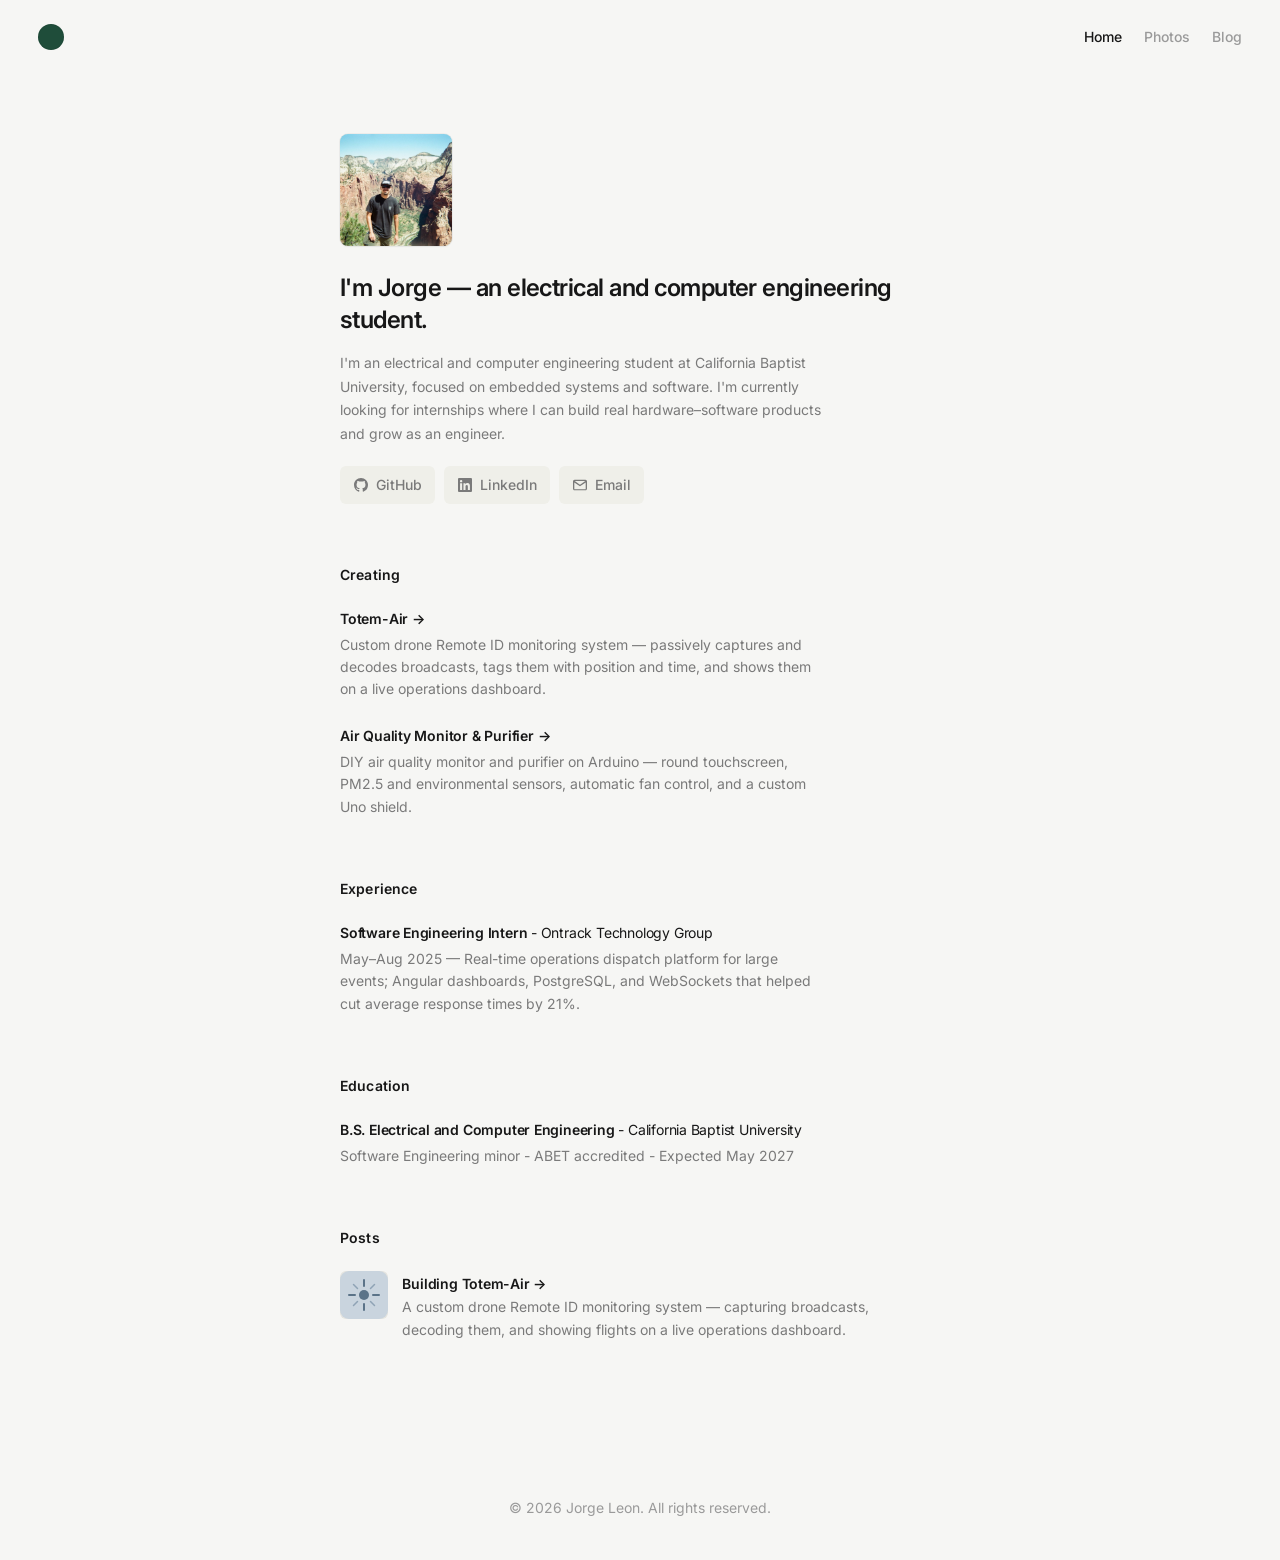
==== commit 49f29a60: "Hide resume, placeholder copy, and two experience entries until they are ready to restore. Co-author" ====
--- a/index.html
+++ b/index.html
@@ -60,7 +60,9 @@
           hardware–software products and grow as an engineer.
         </p>
         <div class="hero-actions" id="contact">
+          <!-- Hidden for now — restore when resume is ready:
           <a class="resume-button" href="assets/Jorge%20Leon%20Resume.pdf" target="_blank" rel="noopener noreferrer">View resume</a>
+          -->
           <a
             class="social-pill"
             href="https://github.com/leonjorge010"
@@ -175,6 +177,7 @@
               >
             </div>
           </li>
+          <!-- Hidden for now — restore these experience items later:
           <li>
             <div class="link-item link-item--static">
               <span class="link-title"
@@ -202,6 +205,7 @@
               >
             </div>
           </li>
+          -->
         </ul>
       </section>
 
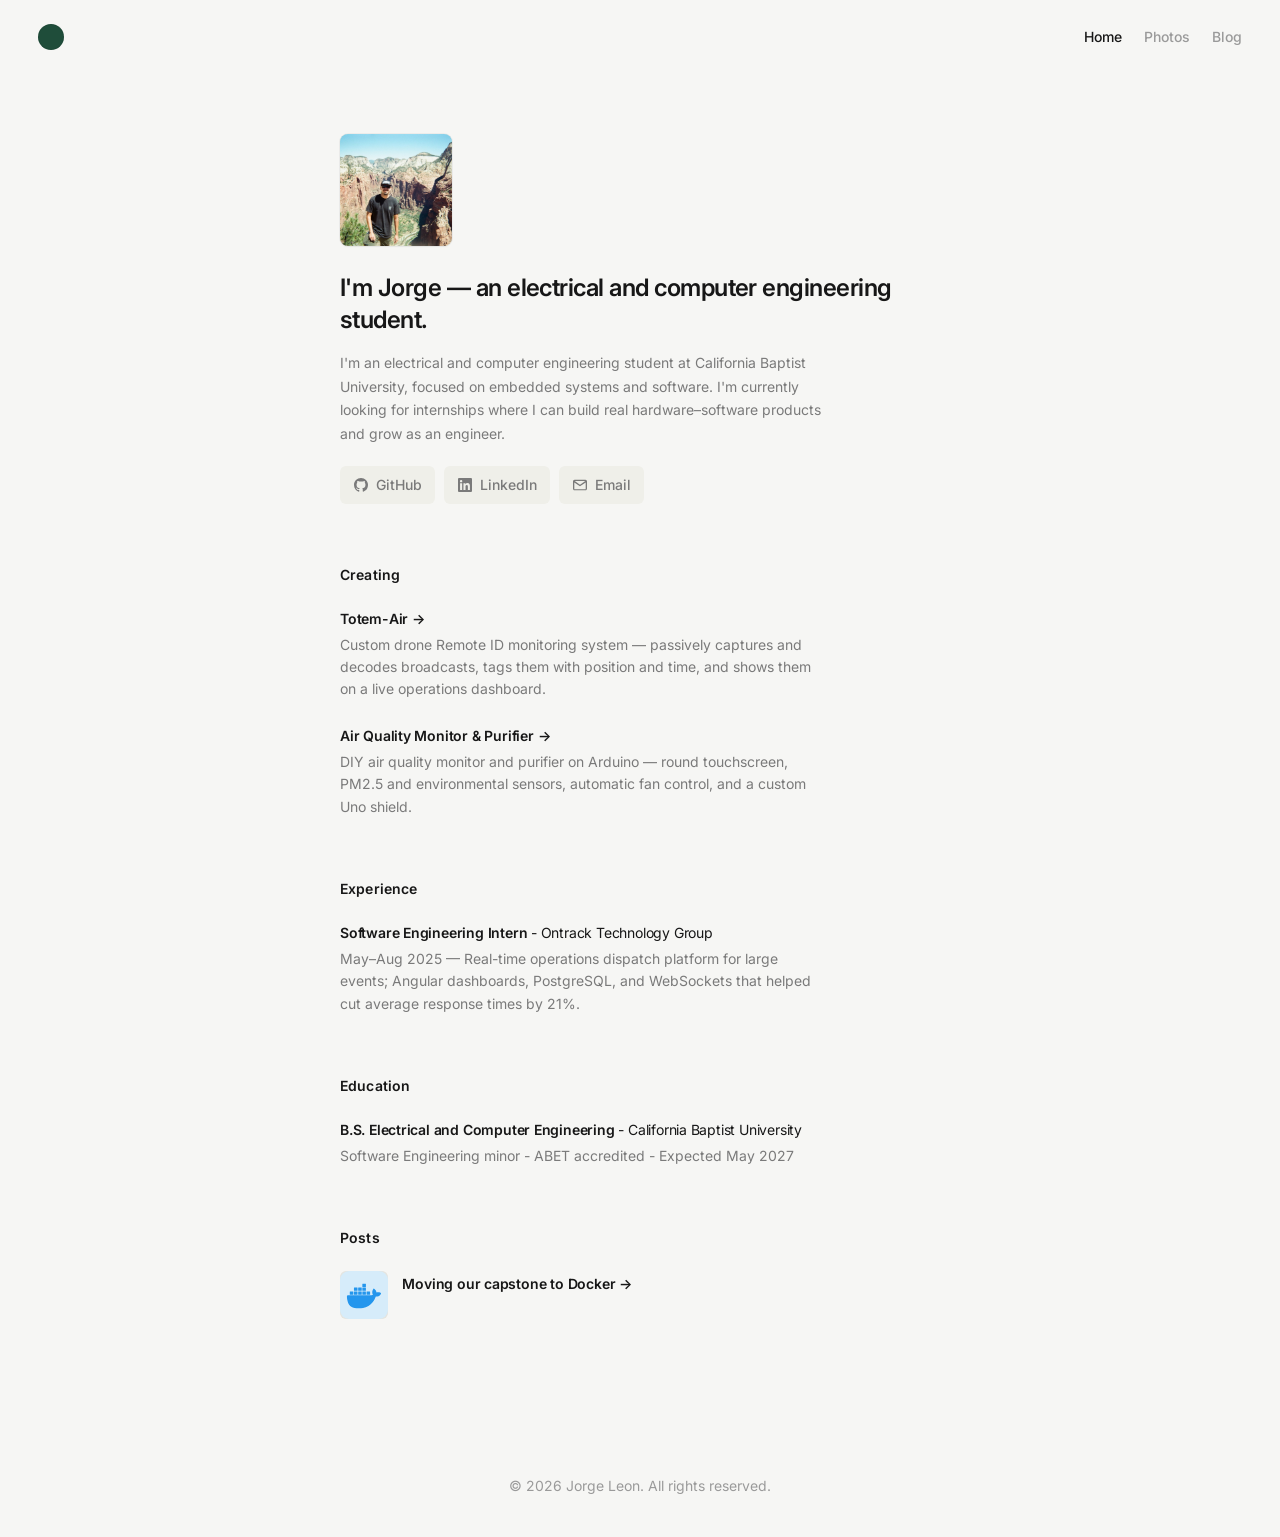
==== commit 646b2c71: "Remove the Totem-Air blog listing and the Docker post teaser. Co-authored-by: Cursor <cursoragent@cu" ====
--- a/index.html
+++ b/index.html
@@ -324,7 +324,7 @@
             copy.className = "post-copy";
             copy.innerHTML = `
               <span class="link-title">${escapeHtml(post.title || "Untitled")} <span aria-hidden="true">→</span></span>
-              <span class="link-desc">${escapeHtml(post.teaser || "")}</span>
+              ${post.teaser ? `<span class="link-desc">${escapeHtml(post.teaser)}</span>` : ""}
             `;
 
             link.append(image, copy);
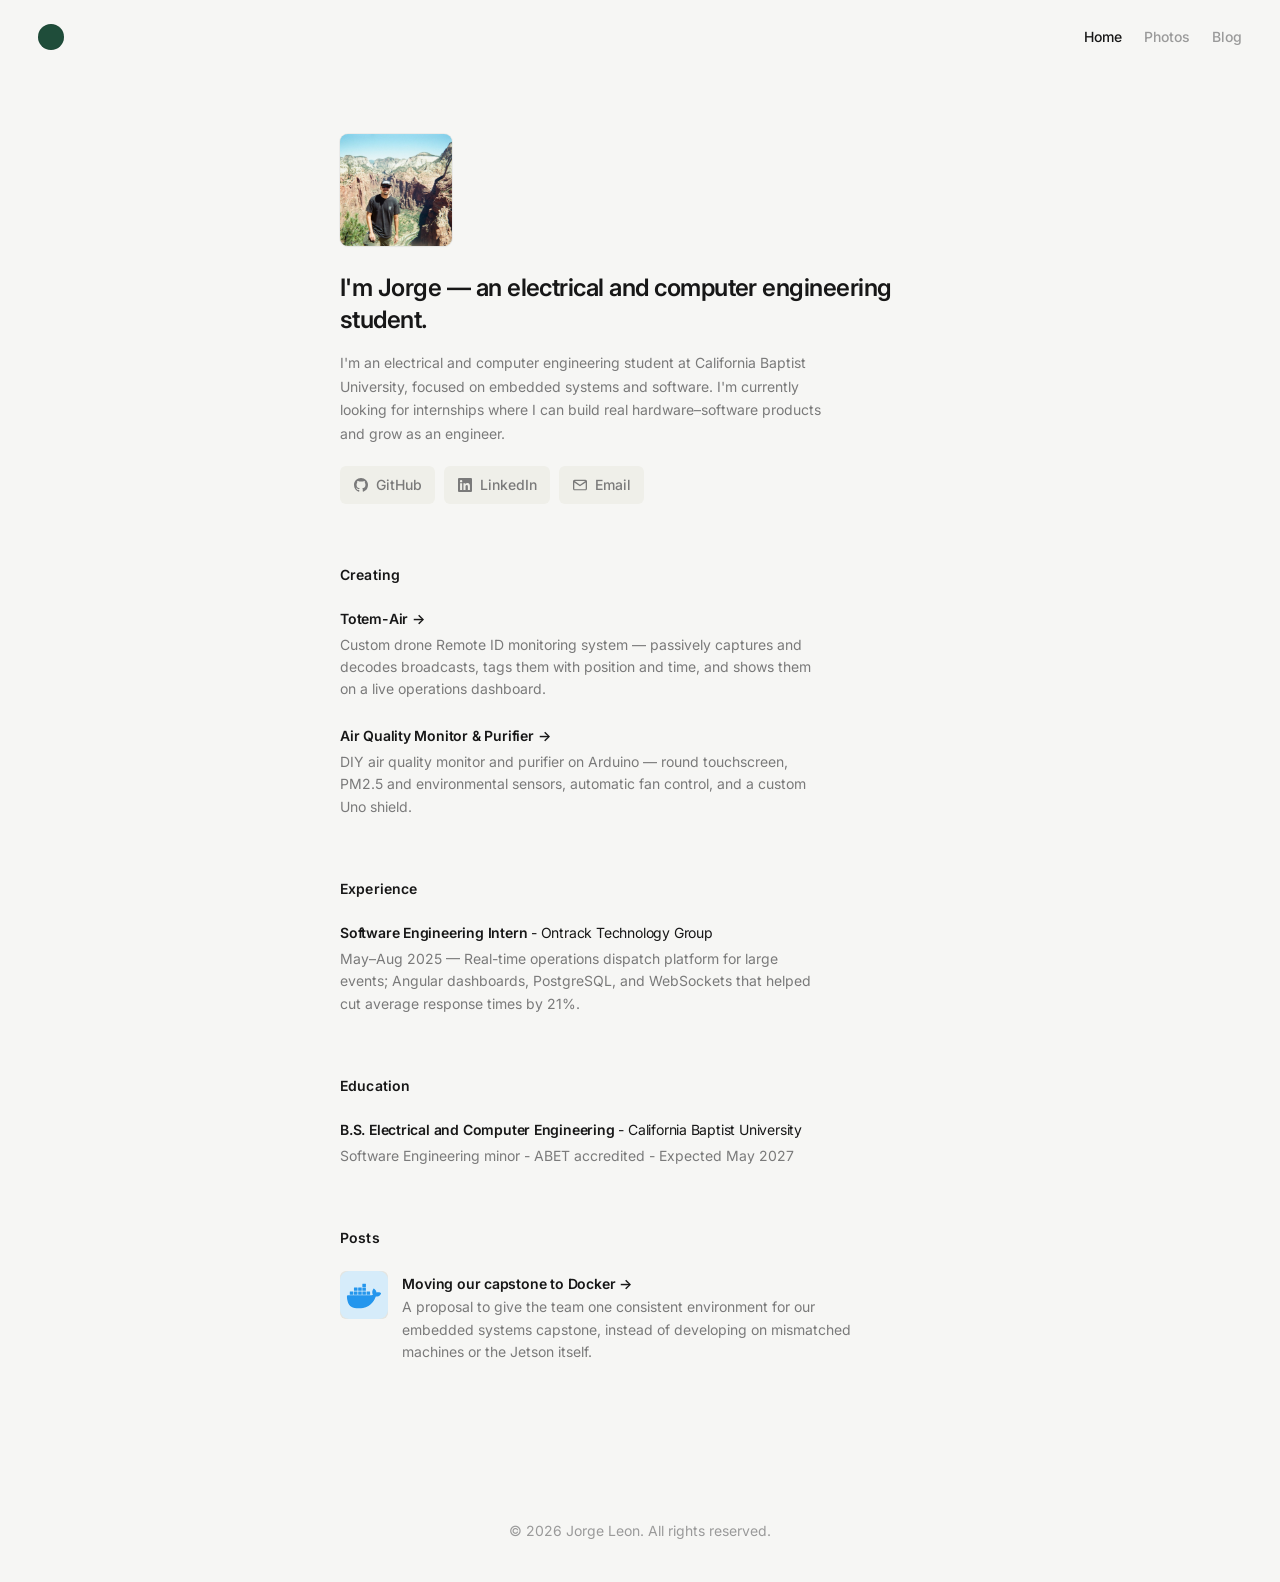
==== commit 42da27b8: "Use clean URLs so Home, Blog, and Photos omit .html in the address bar. Co-authored-by: Cursor <curs" ====
--- a/index.html
+++ b/index.html
@@ -22,13 +22,13 @@
 
     <header class="site-header">
       <nav class="nav" aria-label="Primary">
-        <a class="nav-logo" href="index.html" aria-label="Home">
+        <a class="nav-logo" href="/" aria-label="Home">
           <span class="logo-mark" aria-hidden="true"></span>
         </a>
         <ul class="nav-links">
-          <li><a href="index.html" aria-current="page">Home</a></li>
-          <li><a href="photos.html">Photos</a></li>
-          <li><a href="blog/index.html">Blog</a></li>
+          <li><a href="/" aria-current="page">Home</a></li>
+          <li><a href="/photos">Photos</a></li>
+          <li><a href="/blog">Blog</a></li>
         </ul>
       </nav>
     </header>
@@ -134,7 +134,7 @@
         <p id="creating-label" class="section-label">Creating</p>
         <ul class="link-list">
           <li>
-            <a class="link-item" href="projects/totem-air.html">
+            <a class="link-item" href="/projects/totem-air">
               <span class="link-title"
                 >Totem-Air <span aria-hidden="true">→</span></span
               >
@@ -146,7 +146,7 @@
             </a>
           </li>
           <li>
-            <a class="link-item" href="projects/air-quality-monitor-purifier.html">
+            <a class="link-item" href="/projects/air-quality-monitor-purifier">
               <span class="link-title"
                 >Air Quality Monitor &amp; Purifier
                 <span aria-hidden="true">→</span></span
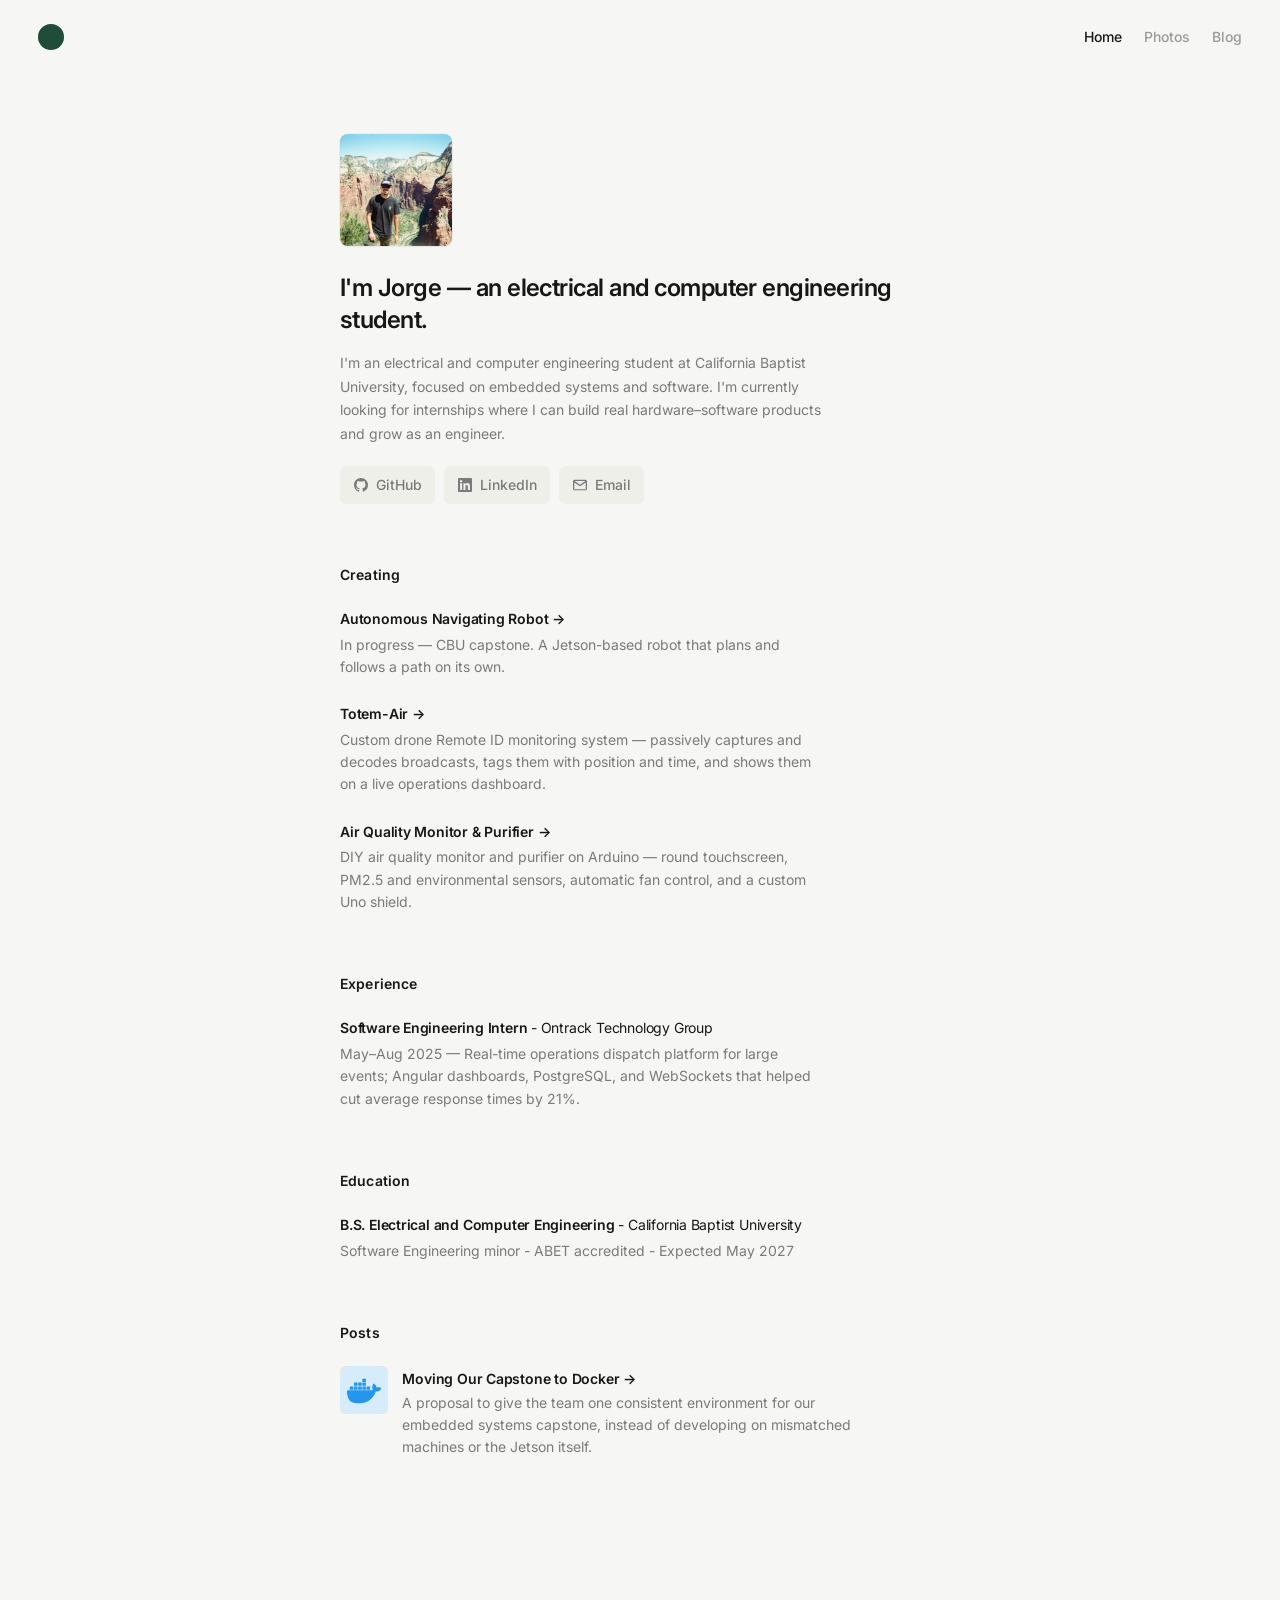
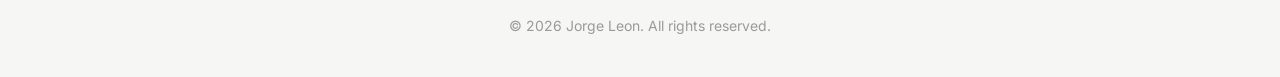
==== commit 1f6e3bc5: "Add the capstone robot as a project hub and attach the Docker post to it. Co-authored-by: Cursor <cu" ====
--- a/index.html
+++ b/index.html
@@ -134,6 +134,18 @@
         <p id="creating-label" class="section-label">Creating</p>
         <ul class="link-list">
           <li>
+            <a class="link-item" href="/projects/autonomous-navigating-robot">
+              <span class="link-title"
+                >Autonomous Navigating Robot
+                <span aria-hidden="true">→</span></span
+              >
+              <span class="link-desc"
+                >In progress — CBU capstone. A Jetson-based robot that plans
+                and follows a path on its own.</span
+              >
+            </a>
+          </li>
+          <li>
             <a class="link-item" href="/projects/totem-air">
               <span class="link-title"
                 >Totem-Air <span aria-hidden="true">→</span></span
@@ -235,6 +247,7 @@
           1. Create an HTML page in blog/ (copy blog/building-totem-air.html)
           2. Put a thumbnail in assets/posts/
           3. Add an object at the top of posts.json with title, teaser, url, image, date
+          4. If it belongs to a project, set "project" to that page slug (e.g. autonomous-navigating-robot)
       -->
       <section class="section" id="posts" aria-labelledby="posts-label">
         <p id="posts-label" class="section-label">Posts</p>
